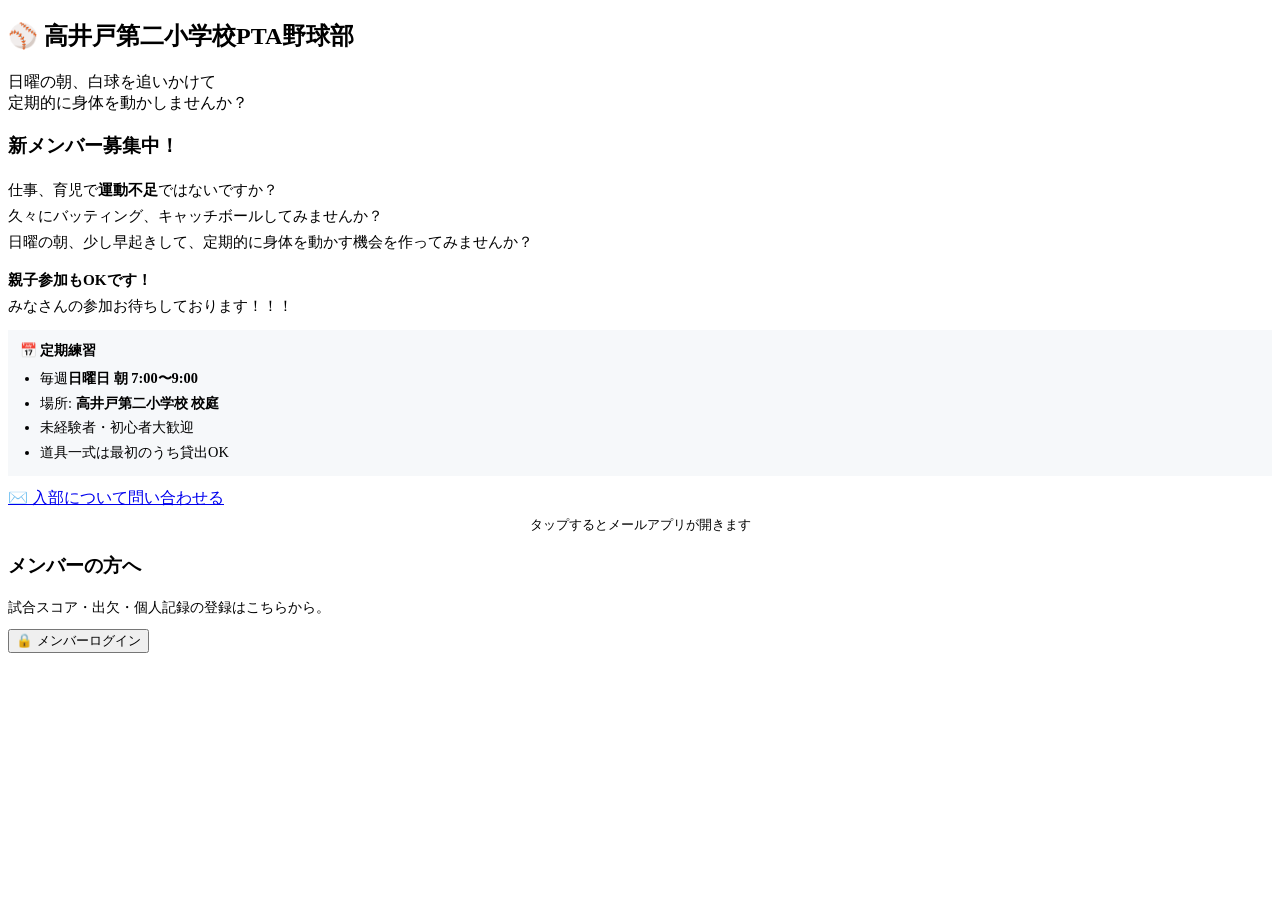
==== index.html @ 70d0bb8b "update(index): refine recruitment message and add practice schedule - ヒーローのキャッチコピーを定期練習をイメージしたものに変更 " ====
<!DOCTYPE html>
<html lang="ja">
<head>
  <meta charset="UTF-8" />
  <meta name="viewport" content="width=device-width, initial-scale=1, viewport-fit=cover" />
  <meta name="theme-color" content="#1f4e8c" />
  <title>高井戸第二小学校PTA野球部</title>
  <link rel="stylesheet" href="css/style.css" />
</head>
<body>
  <header class="app-header" id="app-header"></header>

  <main class="app-main">
    <div class="hero">
      <h2>⚾ 高井戸第二小学校PTA野球部</h2>
      <p>日曜の朝、白球を追いかけて<br>定期的に身体を動かしませんか？</p>
    </div>

    <div class="card">
      <h3 class="card-title">新メンバー募集中！</h3>
      <p style="margin:0 0 12px;font-size:.95rem;line-height:1.7">
        仕事、育児で<strong>運動不足</strong>ではないですか？<br>
        久々にバッティング、キャッチボールしてみませんか？<br>
        日曜の朝、少し早起きして、定期的に身体を動かす機会を作ってみませんか？
      </p>
      <p style="margin:0 0 12px;font-size:.95rem;line-height:1.7">
        <strong>親子参加もOKです！</strong><br>
        みなさんの参加お待ちしております！！！
      </p>

      <div style="background:#f6f8fa;border-radius:var(--radius);padding:12px;margin-bottom:12px">
        <div style="font-size:.85rem;font-weight:600;margin-bottom:6px;color:var(--color-primary)">📅 定期練習</div>
        <ul style="margin:0;padding-left:20px;font-size:.9rem;line-height:1.7">
          <li>毎週<strong>日曜日 朝 7:00〜9:00</strong></li>
          <li>場所: <strong>高井戸第二小学校 校庭</strong></li>
          <li>未経験者・初心者大歓迎</li>
          <li>道具一式は最初のうち貸出OK</li>
        </ul>
      </div>

      <a class="btn btn-primary btn-block" id="contact-btn" href="#">
        ✉️ 入部について問い合わせる
      </a>
      <p style="font-size:.8rem;color:var(--color-text-muted);margin:8px 0 0;text-align:center">
        タップするとメールアプリが開きます
      </p>
    </div>

    <div class="card">
      <h3 class="card-title">メンバーの方へ</h3>
      <p style="margin:0 0 12px;font-size:.9rem">
        試合スコア・出欠・個人記録の登録はこちらから。
      </p>
      <button class="btn btn-block" id="member-login-btn">
        🔒 メンバーログイン
      </button>
    </div>
  </main>

  <nav class="app-nav" id="app-nav"></nav>

  <script type="module">
    import { CONFIG } from './js/config.js';
    import { renderHeader, renderNav } from './js/app.js';
    import { showLoginModal } from './js/auth.js';

    renderHeader({ showLogout: false });
    renderNav('home');

    const subject = encodeURIComponent('【入部問い合わせ】高井戸第二小学校PTA野球部');
    const body = encodeURIComponent(
      'お問い合わせありがとうございます。以下にご記入ください。\n\n' +
      '・お名前: \n' +
      '・お子様の学年（在籍/卒業）: \n' +
      '・連絡可能な電話番号: \n' +
      '・野球経験: \n' +
      '・ひとこと: \n'
    );
    document.getElementById('contact-btn').href =
      `mailto:${CONFIG.CONTACT_EMAIL}?subject=${subject}&body=${body}`;

    document.getElementById('member-login-btn').addEventListener('click', () => {
      showLoginModal({
        onSuccess: () => { location.href = 'games.html'; }
      });
    });
  </script>
</body>
</html>
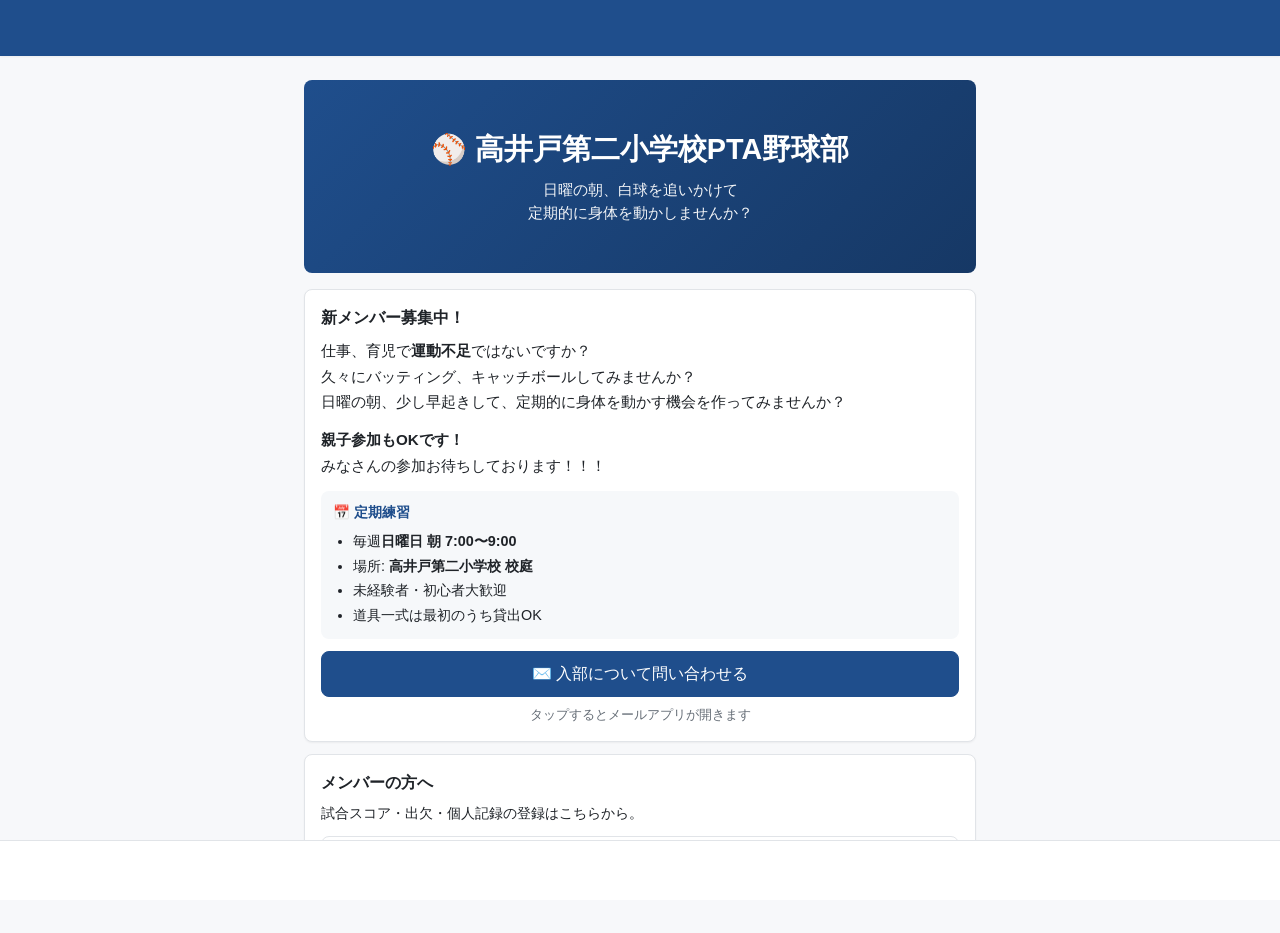
==== commit cdda3b0d: "fix(plays-modal): 履歴領域を広げる - 入力エリアを折りたたみ可能に - 攻撃/守備タブに「入力エリアを閉じて履歴を広げる」トグルボタンを追加 - 折りたたむと記録済みの打席リストが" ====
--- a/index.html
+++ b/index.html
@@ -5,7 +5,7 @@
   <meta name="viewport" content="width=device-width, initial-scale=1, viewport-fit=cover" />
   <meta name="theme-color" content="#1f4e8c" />
   <title>高井戸第二小学校PTA野球部</title>
-  <link rel="stylesheet" href="css/style.css" />
+  <link rel="stylesheet" href="css/style.css?v=5" />
 </head>
 <body>
   <header class="app-header" id="app-header"></header>
@@ -15,6 +15,8 @@
       <h2>⚾ 高井戸第二小学校PTA野球部</h2>
       <p>日曜の朝、白球を追いかけて<br>定期的に身体を動かしませんか？</p>
     </div>
+
+    <div class="slideshow" id="slideshow"></div>
 
     <div class="card">
       <h3 class="card-title">新メンバー募集中！</h3>
@@ -84,6 +86,76 @@
         onSuccess: () => { location.href = 'games.html'; }
       });
     });
+
+    // ========== Slideshow: 試合写真を自動表示 ==========
+    initSlideshow();
+
+    async function initSlideshow() {
+      const container = document.getElementById('slideshow');
+      try {
+        const res = await fetch('data/games.json', { cache: 'no-store' });
+        if (!res.ok) return;
+        const data = await res.json();
+        const games = (data && data.games) || [];
+
+        // 全試合から写真を集めて、新しい順に並べる。各試合は最大3枚まで使う
+        const items = [];
+        const sortedGames = [...games].sort((a, b) => (b.date || '').localeCompare(a.date || ''));
+        for (const g of sortedGames) {
+          const photos = (g.photos || []).slice(0, 3);
+          for (const p of photos) {
+            items.push({ src: p, caption: `${g.date || ''} vs ${g.opponent || ''}` });
+          }
+        }
+
+        if (items.length === 0) return;
+
+        // 最大8枚まで使う
+        const slides = items.slice(0, 8);
+        container.innerHTML =
+          slides.map((s, i) => `
+            <div class="slide ${i === 0 ? 'active' : ''}">
+              <img src="${escapeAttr(s.src)}" alt="" loading="${i === 0 ? 'eager' : 'lazy'}" />
+              <div class="slide-caption">${escapeText(s.caption)}</div>
+            </div>
+          `).join('') +
+          (slides.length > 1 ? `
+            <div class="slide-dots">
+              ${slides.map((_, i) => `<button class="slide-dot ${i === 0 ? 'active' : ''}" data-idx="${i}" aria-label="スライド ${i + 1}"></button>`).join('')}
+            </div>
+          ` : '');
+
+        if (slides.length <= 1) return;
+
+        const slideEls = container.querySelectorAll('.slide');
+        const dotEls = container.querySelectorAll('.slide-dot');
+        let cur = 0;
+        const show = (i) => {
+          slideEls[cur].classList.remove('active');
+          dotEls[cur]?.classList.remove('active');
+          cur = (i + slideEls.length) % slideEls.length;
+          slideEls[cur].classList.add('active');
+          dotEls[cur]?.classList.add('active');
+        };
+        let timer = setInterval(() => show(cur + 1), 4500);
+        dotEls.forEach((d) => {
+          d.addEventListener('click', () => {
+            clearInterval(timer);
+            show(Number(d.dataset.idx));
+            timer = setInterval(() => show(cur + 1), 4500);
+          });
+        });
+      } catch (e) {
+        // 写真がない・読み込み失敗時はスライドショー非表示でOK
+      }
+    }
+
+    function escapeAttr(s) {
+      return String(s ?? '').replace(/&/g, '&amp;').replace(/"/g, '&quot;').replace(/</g, '&lt;');
+    }
+    function escapeText(s) {
+      return String(s ?? '').replace(/&/g, '&amp;').replace(/</g, '&lt;').replace(/>/g, '&gt;');
+    }
   </script>
 </body>
 </html>
--- a/css/style.css
+++ b/css/style.css
@@ -0,0 +1,1224 @@
+:root {
+  --color-primary: #1f4e8c;
+  --color-primary-dark: #163865;
+  --color-accent: #d4a017;
+  --color-bg: #f7f8fa;
+  --color-surface: #ffffff;
+  --color-border: #e1e4e8;
+  --color-text: #1f2328;
+  --color-text-muted: #656d76;
+  --color-success: #2da44e;
+  --color-danger: #cf222e;
+  --color-warning: #bf8700;
+
+  --radius: 8px;
+  --shadow-sm: 0 1px 2px rgba(0, 0, 0, 0.05);
+  --shadow-md: 0 2px 8px rgba(0, 0, 0, 0.08);
+
+  --nav-height: 60px;
+  --header-height: 56px;
+  --max-width: 720px;
+}
+
+* {
+  box-sizing: border-box;
+}
+
+html, body {
+  margin: 0;
+  padding: 0;
+  font-family: -apple-system, BlinkMacSystemFont, "Hiragino Sans", "Yu Gothic UI", "Meiryo", sans-serif;
+  font-size: 16px;
+  line-height: 1.5;
+  color: var(--color-text);
+  background: var(--color-bg);
+}
+
+a {
+  color: var(--color-primary);
+  text-decoration: none;
+}
+a:hover { text-decoration: underline; }
+
+button {
+  font-family: inherit;
+  font-size: 1rem;
+  cursor: pointer;
+}
+
+input, select, textarea {
+  font-family: inherit;
+  font-size: 1rem;
+}
+
+/* ========== Header ========== */
+.app-header {
+  position: sticky;
+  top: 0;
+  height: var(--header-height);
+  background: var(--color-primary);
+  color: #fff;
+  display: flex;
+  align-items: center;
+  justify-content: space-between;
+  padding: 0 16px;
+  z-index: 50;
+  box-shadow: var(--shadow-sm);
+}
+.app-header h1 {
+  font-size: 1rem;
+  font-weight: 600;
+  margin: 0;
+  white-space: nowrap;
+  overflow: hidden;
+  text-overflow: ellipsis;
+}
+.app-header .header-status {
+  font-size: 0.8rem;
+  opacity: 0.9;
+}
+
+/* ========== Main ========== */
+.app-main {
+  max-width: var(--max-width);
+  margin: 0 auto;
+  padding: 16px;
+  padding-bottom: calc(var(--nav-height) + 24px);
+}
+
+.section-title {
+  font-size: 1.1rem;
+  font-weight: 600;
+  margin: 0 0 12px;
+  padding-bottom: 6px;
+  border-bottom: 2px solid var(--color-primary);
+}
+
+/* ========== Bottom Navigation ========== */
+.app-nav {
+  position: fixed;
+  bottom: 0;
+  left: 0;
+  right: 0;
+  height: var(--nav-height);
+  background: var(--color-surface);
+  border-top: 1px solid var(--color-border);
+  display: flex;
+  z-index: 50;
+}
+.app-nav a {
+  flex: 1;
+  display: flex;
+  flex-direction: column;
+  align-items: center;
+  justify-content: center;
+  text-decoration: none;
+  color: var(--color-text-muted);
+  font-size: 0.75rem;
+  gap: 2px;
+}
+.app-nav a.active { color: var(--color-primary); font-weight: 600; }
+.app-nav .nav-icon { font-size: 1.4rem; line-height: 1; }
+
+/* ========== Cards ========== */
+.card {
+  background: var(--color-surface);
+  border: 1px solid var(--color-border);
+  border-radius: var(--radius);
+  padding: 16px;
+  margin-bottom: 12px;
+  box-shadow: var(--shadow-sm);
+}
+.card-title {
+  font-size: 1rem;
+  font-weight: 600;
+  margin: 0 0 8px;
+}
+.card-meta {
+  font-size: 0.85rem;
+  color: var(--color-text-muted);
+  margin-bottom: 8px;
+}
+
+/* ========== Buttons ========== */
+.btn {
+  display: inline-flex;
+  align-items: center;
+  justify-content: center;
+  gap: 6px;
+  border: 1px solid var(--color-border);
+  background: var(--color-surface);
+  color: var(--color-text);
+  padding: 10px 16px;
+  border-radius: var(--radius);
+  font-weight: 500;
+  min-height: 44px;
+}
+.btn:hover { background: #f3f4f6; }
+.btn-primary {
+  background: var(--color-primary);
+  color: #fff;
+  border-color: var(--color-primary);
+}
+.btn-primary:hover { background: var(--color-primary-dark); }
+.btn-accent {
+  background: var(--color-accent);
+  color: #fff;
+  border-color: var(--color-accent);
+}
+.btn-danger {
+  background: var(--color-surface);
+  color: var(--color-danger);
+  border-color: var(--color-danger);
+}
+.btn-block { width: 100%; }
+.btn-sm { padding: 6px 10px; min-height: 32px; font-size: 0.85rem; }
+.btn:disabled { opacity: 0.5; cursor: not-allowed; }
+
+/* ========== Forms ========== */
+.field {
+  display: block;
+  margin-bottom: 12px;
+}
+.field-label {
+  display: block;
+  font-size: 0.85rem;
+  font-weight: 600;
+  margin-bottom: 4px;
+  color: var(--color-text);
+}
+.field-input,
+.field-select,
+.field-textarea {
+  width: 100%;
+  padding: 10px 12px;
+  border: 1px solid var(--color-border);
+  border-radius: var(--radius);
+  background: var(--color-surface);
+}
+.field-input:focus,
+.field-select:focus,
+.field-textarea:focus {
+  outline: 2px solid var(--color-primary);
+  outline-offset: -1px;
+}
+.field-textarea { min-height: 80px; resize: vertical; }
+.field-row {
+  display: flex;
+  gap: 8px;
+}
+.field-row .field { flex: 1; }
+
+/* ========== Hero (top page) ========== */
+.hero {
+  background: linear-gradient(135deg, var(--color-primary), var(--color-primary-dark));
+  color: #fff;
+  padding: 32px 20px;
+  border-radius: var(--radius);
+  margin-bottom: 16px;
+  text-align: center;
+}
+.hero h2 { margin: 0 0 8px; font-size: 1.4rem; }
+.hero p { margin: 0; opacity: 0.95; font-size: 0.95rem; }
+
+/* ========== Result Badge ========== */
+.badge {
+  display: inline-block;
+  padding: 2px 8px;
+  border-radius: 12px;
+  font-size: 0.75rem;
+  font-weight: 600;
+}
+.badge-win { background: #ddf4e2; color: var(--color-success); }
+.badge-lose { background: #ffebe9; color: var(--color-danger); }
+.badge-draw { background: #f0f0f0; color: var(--color-text-muted); }
+
+/* ========== Score ========== */
+.score-line {
+  display: flex;
+  align-items: center;
+  justify-content: space-between;
+  font-size: 1.1rem;
+  margin: 8px 0;
+}
+.score-line .vs { color: var(--color-text-muted); font-size: 0.85rem; }
+.score-num {
+  font-size: 1.6rem;
+  font-weight: 700;
+  font-variant-numeric: tabular-nums;
+}
+
+/* ========== Modal ========== */
+.modal-backdrop {
+  position: fixed;
+  inset: 0;
+  background: rgba(0, 0, 0, 0.5);
+  display: none;
+  align-items: center;
+  justify-content: center;
+  z-index: 100;
+  padding: 16px;
+}
+.modal-backdrop.open { display: flex; }
+.modal {
+  background: var(--color-surface);
+  border-radius: var(--radius);
+  width: 100%;
+  max-width: 420px;
+  max-height: 90vh;
+  overflow: auto;
+  padding: 20px;
+  box-shadow: var(--shadow-md);
+}
+.modal h3 {
+  margin: 0 0 12px;
+  font-size: 1.1rem;
+}
+.modal-actions {
+  display: flex;
+  gap: 8px;
+  margin-top: 16px;
+}
+.modal-actions .btn { flex: 1; }
+
+/* ========== Attendance ========== */
+.attendance-grid {
+  display: grid;
+  grid-template-columns: 1fr auto;
+  gap: 8px 12px;
+  align-items: center;
+}
+.attendance-grid .name { font-size: 0.95rem; }
+.attendance-buttons {
+  display: flex;
+  gap: 4px;
+}
+.att-btn {
+  width: 36px;
+  height: 36px;
+  border-radius: 50%;
+  border: 1px solid var(--color-border);
+  background: var(--color-surface);
+  font-size: 1rem;
+  display: inline-flex;
+  align-items: center;
+  justify-content: center;
+}
+.att-btn.active-yes { background: var(--color-success); color: #fff; border-color: var(--color-success); }
+.att-btn.active-maybe { background: var(--color-warning); color: #fff; border-color: var(--color-warning); }
+.att-btn.active-no { background: var(--color-danger); color: #fff; border-color: var(--color-danger); }
+
+/* ========== Empty ========== */
+.empty {
+  text-align: center;
+  padding: 32px 16px;
+  color: var(--color-text-muted);
+  font-size: 0.9rem;
+}
+
+/* ========== Stats Table ========== */
+.stats-table {
+  width: 100%;
+  border-collapse: collapse;
+  font-size: 0.9rem;
+}
+.stats-table th, .stats-table td {
+  padding: 6px 8px;
+  text-align: right;
+  border-bottom: 1px solid var(--color-border);
+}
+.stats-table th:first-child, .stats-table td:first-child {
+  text-align: left;
+}
+.stats-table th {
+  background: #f6f8fa;
+  font-weight: 600;
+}
+
+/* ========== Toast ========== */
+.toast {
+  position: fixed;
+  bottom: calc(var(--nav-height) + 16px);
+  left: 50%;
+  transform: translateX(-50%);
+  background: rgba(0, 0, 0, 0.85);
+  color: #fff;
+  padding: 10px 16px;
+  border-radius: var(--radius);
+  font-size: 0.9rem;
+  z-index: 200;
+  opacity: 0;
+  transition: opacity 0.2s;
+  pointer-events: none;
+  max-width: 90%;
+}
+.toast.show { opacity: 1; }
+.toast.error { background: var(--color-danger); }
+.toast.success { background: var(--color-success); }
+
+/* ========== Loading ========== */
+.loading {
+  text-align: center;
+  padding: 24px;
+  color: var(--color-text-muted);
+}
+
+/* ========== Action bar ========== */
+.action-bar {
+  display: flex;
+  justify-content: flex-end;
+  margin-bottom: 12px;
+}
+
+/* ========== Tabs ========== */
+.tabs {
+  display: flex;
+  gap: 4px;
+  margin-bottom: 12px;
+  border-bottom: 1px solid var(--color-border);
+}
+.tab {
+  padding: 8px 16px;
+  background: none;
+  border: none;
+  color: var(--color-text-muted);
+  border-bottom: 2px solid transparent;
+  font-weight: 500;
+}
+.tab.active {
+  color: var(--color-primary);
+  border-bottom-color: var(--color-primary);
+}
+
+/* ========== Photos ========== */
+.photo-grid {
+  display: grid;
+  grid-template-columns: repeat(3, 1fr);
+  gap: 4px;
+  margin-top: 12px;
+}
+.photo-thumb {
+  position: relative;
+  aspect-ratio: 1 / 1;
+  overflow: hidden;
+  border-radius: 6px;
+  background: #f0f0f0;
+  cursor: pointer;
+}
+.photo-thumb img {
+  width: 100%;
+  height: 100%;
+  object-fit: cover;
+  display: block;
+  transition: transform 0.2s;
+}
+.photo-thumb:hover img { transform: scale(1.04); }
+
+.photo-grid-edit {
+  display: grid;
+  grid-template-columns: repeat(3, 1fr);
+  gap: 6px;
+  margin-bottom: 6px;
+}
+.photo-grid-edit:empty { display: none; }
+.photo-edit-thumb {
+  position: relative;
+  aspect-ratio: 1 / 1;
+  overflow: hidden;
+  border-radius: 6px;
+  background: #f0f0f0;
+}
+.photo-edit-thumb img {
+  width: 100%;
+  height: 100%;
+  object-fit: cover;
+  display: block;
+}
+.photo-remove-btn {
+  position: absolute;
+  top: 4px;
+  right: 4px;
+  width: 24px;
+  height: 24px;
+  border-radius: 50%;
+  background: rgba(0, 0, 0, 0.7);
+  color: #fff;
+  border: none;
+  font-size: 16px;
+  line-height: 1;
+  cursor: pointer;
+  display: flex;
+  align-items: center;
+  justify-content: center;
+  padding: 0;
+}
+.photo-remove-btn:hover { background: var(--color-danger); }
+
+/* ========== Lightbox ========== */
+.lightbox {
+  position: fixed;
+  inset: 0;
+  background: rgba(0, 0, 0, 0.92);
+  display: none;
+  align-items: center;
+  justify-content: center;
+  z-index: 200;
+  padding: 16px;
+}
+.lightbox.open { display: flex; }
+.lightbox-img {
+  max-width: 100%;
+  max-height: 85vh;
+  object-fit: contain;
+}
+.lightbox-close,
+.lightbox-prev,
+.lightbox-next {
+  position: absolute;
+  background: rgba(255, 255, 255, 0.15);
+  color: #fff;
+  border: none;
+  border-radius: 50%;
+  width: 44px;
+  height: 44px;
+  font-size: 24px;
+  line-height: 1;
+  cursor: pointer;
+  display: flex;
+  align-items: center;
+  justify-content: center;
+  padding: 0;
+}
+.lightbox-close { top: 16px; right: 16px; font-size: 28px; }
+.lightbox-prev { left: 16px; top: 50%; transform: translateY(-50%); }
+.lightbox-next { right: 16px; top: 50%; transform: translateY(-50%); }
+.lightbox-close:hover,
+.lightbox-prev:hover,
+.lightbox-next:hover { background: rgba(255, 255, 255, 0.3); }
+.lightbox-caption {
+  position: absolute;
+  bottom: 16px;
+  left: 50%;
+  transform: translateX(-50%);
+  color: #fff;
+  background: rgba(0, 0, 0, 0.5);
+  padding: 6px 16px;
+  border-radius: 16px;
+  font-size: 0.85rem;
+  white-space: nowrap;
+}
+
+/* ========== Scoreboard (input) ========== */
+.home-toggle {
+  display: flex;
+  align-items: center;
+  margin-bottom: 8px;
+  gap: 6px;
+  flex-wrap: wrap;
+}
+.ht-btn {
+  padding: 6px 12px;
+  border: 1px solid var(--color-border);
+  background: var(--color-surface);
+  border-radius: 6px;
+  font-size: 0.85rem;
+  cursor: pointer;
+  font-weight: 500;
+}
+.ht-btn.active {
+  background: var(--color-primary);
+  color: #fff;
+  border-color: var(--color-primary);
+}
+.scoreboard-wrapper {
+  overflow-x: auto;
+  -webkit-overflow-scrolling: touch;
+  border: 1px solid var(--color-border);
+  border-radius: 6px;
+  background: var(--color-surface);
+}
+table.scoreboard {
+  border-collapse: collapse;
+  font-size: 0.9rem;
+  font-variant-numeric: tabular-nums;
+  width: max-content;
+  min-width: 100%;
+}
+table.scoreboard th, table.scoreboard td {
+  border: 1px solid var(--color-border);
+  text-align: center;
+  padding: 0;
+  min-width: 36px;
+  height: 36px;
+}
+table.scoreboard th {
+  background: #f6f8fa;
+  font-weight: 600;
+  font-size: 0.8rem;
+  color: var(--color-text-muted);
+}
+table.scoreboard th:first-child, table.scoreboard td:first-child {
+  text-align: center;
+  background: #f6f8fa;
+  font-weight: 700;
+  font-size: 0.85rem;
+  position: sticky;
+  left: 0;
+  z-index: 1;
+  min-width: 56px;
+}
+table.scoreboard input.inning-cell {
+  width: 100%;
+  height: 100%;
+  text-align: center;
+  border: none;
+  background: transparent;
+  padding: 0;
+  font-size: 0.95rem;
+  font-variant-numeric: tabular-nums;
+  font-weight: 500;
+  -moz-appearance: textfield;
+}
+table.scoreboard input.inning-cell::-webkit-outer-spin-button,
+table.scoreboard input.inning-cell::-webkit-inner-spin-button {
+  -webkit-appearance: none;
+  margin: 0;
+}
+table.scoreboard input.inning-cell:focus {
+  outline: 2px solid var(--color-primary);
+  outline-offset: -2px;
+}
+table.scoreboard .total {
+  background: var(--color-primary);
+  color: #fff;
+  font-weight: 700;
+  font-size: 1rem;
+  min-width: 44px;
+}
+table.scoreboard tr.us-row td:first-child {
+  background: #dde9f6;
+  color: var(--color-primary);
+}
+
+/* ========== Scoreboard (card display) ========== */
+.scoreboard-display {
+  margin: 10px -4px 6px;
+  overflow-x: auto;
+  -webkit-overflow-scrolling: touch;
+}
+.scoreboard-display table {
+  border-collapse: collapse;
+  width: max-content;
+  min-width: 100%;
+  font-size: 0.85rem;
+  font-variant-numeric: tabular-nums;
+}
+.scoreboard-display th,
+.scoreboard-display td {
+  border: 1px solid var(--color-border);
+  text-align: center;
+  padding: 4px 6px;
+  min-width: 26px;
+}
+.scoreboard-display th {
+  background: #f6f8fa;
+  font-weight: 600;
+  font-size: 0.75rem;
+  color: var(--color-text-muted);
+}
+.scoreboard-display .team-name {
+  text-align: left;
+  font-weight: 600;
+  background: #f6f8fa;
+  white-space: nowrap;
+  min-width: 56px;
+  font-size: 0.8rem;
+}
+.scoreboard-display .total {
+  background: var(--color-primary);
+  color: #fff;
+  font-weight: 700;
+  min-width: 36px;
+}
+.scoreboard-display tr.us-row .team-name {
+  background: #dde9f6;
+  color: var(--color-primary);
+}
+
+/* ========== Stats Entry Modal ========== */
+.stats-modal {
+  max-width: 540px;
+  width: 100%;
+  display: flex;
+  flex-direction: column;
+}
+.stats-list {
+  flex: 1;
+  overflow: auto;
+  margin: 0 -4px;
+  padding: 0 4px;
+}
+.stats-member-card {
+  border: 1px solid var(--color-border);
+  border-radius: 8px;
+  margin-bottom: 8px;
+  overflow: hidden;
+}
+.stats-member-header {
+  width: 100%;
+  background: var(--color-surface);
+  border: none;
+  padding: 14px 12px;
+  display: grid;
+  grid-template-columns: minmax(0, 1fr) auto;
+  grid-template-rows: auto auto;
+  gap: 4px 8px;
+  align-items: center;
+  font-size: 0.95rem;
+  cursor: pointer;
+  text-align: left;
+}
+.stats-member-header:hover { background: #f6f8fa; }
+.stats-member-name {
+  font-weight: 600;
+  display: flex;
+  align-items: center;
+  gap: 6px;
+}
+.stats-member-name .num-badge {
+  background: var(--color-primary);
+  color: #fff;
+  padding: 2px 7px;
+  border-radius: 10px;
+  font-size: 0.75rem;
+  font-weight: 600;
+}
+.stats-member-summary {
+  grid-column: 1 / 2;
+  font-size: 0.8rem;
+  color: var(--color-text-muted);
+}
+.stats-member-toggle {
+  grid-row: 1 / 3;
+  grid-column: 2 / 3;
+  font-size: 0.85rem;
+  color: var(--color-text-muted);
+  transition: transform 0.2s;
+}
+.stats-member-card.expanded .stats-member-toggle { transform: rotate(180deg); }
+.stats-member-body {
+  display: none;
+  padding: 4px 12px 12px;
+  background: #fafbfc;
+  border-top: 1px solid var(--color-border);
+}
+.stats-member-card.expanded .stats-member-body { display: block; }
+.stats-section h5 {
+  margin: 12px 0 4px;
+  font-size: 0.85rem;
+  color: var(--color-primary);
+  font-weight: 600;
+}
+.stat-row {
+  display: grid;
+  grid-template-columns: 1fr auto;
+  align-items: center;
+  padding: 6px 0;
+  gap: 8px;
+}
+.stat-label {
+  font-size: 0.95rem;
+}
+.stat-controls {
+  display: flex;
+  align-items: center;
+  gap: 10px;
+}
+.stat-btn {
+  width: 40px;
+  height: 40px;
+  border-radius: 50%;
+  border: 1px solid var(--color-border);
+  background: var(--color-surface);
+  font-size: 1.4rem;
+  font-weight: bold;
+  cursor: pointer;
+  padding: 0;
+  display: flex;
+  align-items: center;
+  justify-content: center;
+  user-select: none;
+  -webkit-tap-highlight-color: transparent;
+}
+.stat-btn:active {
+  background: var(--color-primary);
+  color: #fff;
+  border-color: var(--color-primary);
+  transform: scale(0.95);
+}
+.stat-btn-plus:active {
+  background: var(--color-success);
+  border-color: var(--color-success);
+}
+.stat-value {
+  min-width: 32px;
+  text-align: center;
+  font-variant-numeric: tabular-nums;
+  font-weight: 600;
+  font-size: 1.05rem;
+}
+.decision-buttons {
+  display: flex;
+  gap: 6px;
+}
+.dec-btn {
+  min-width: 44px;
+  height: 36px;
+  border-radius: 6px;
+  border: 1px solid var(--color-border);
+  background: var(--color-surface);
+  font-size: 0.9rem;
+  font-weight: 600;
+  cursor: pointer;
+  padding: 0 10px;
+}
+.dec-btn:active { transform: scale(0.95); }
+.dec-btn.active-win { background: var(--color-success); color: #fff; border-color: var(--color-success); }
+.dec-btn.active-loss { background: var(--color-danger); color: #fff; border-color: var(--color-danger); }
+.dec-btn.active-none { background: var(--color-text-muted); color: #fff; border-color: var(--color-text-muted); }
+
+/* ========== Plays Modal (打席記録) ========== */
+.plays-modal {
+  max-width: 560px;
+  width: 100%;
+  max-height: 96vh;
+  height: 96vh;
+  display: flex;
+  flex-direction: column;
+  overflow: hidden; /* override .modal の overflow:auto。中身でスクロール */
+  padding: 14px;
+}
+.plays-modal > h3,
+.plays-modal > .card-meta,
+.plays-modal > .play-tabs,
+.plays-modal > .modal-actions {
+  flex-shrink: 0;
+}
+.play-tabs {
+  display: flex;
+  gap: 4px;
+  margin-bottom: 12px;
+  border-bottom: 1px solid var(--color-border);
+}
+.play-tab {
+  padding: 10px 16px;
+  background: none;
+  border: none;
+  color: var(--color-text-muted);
+  border-bottom: 2px solid transparent;
+  font-weight: 500;
+  font-size: 0.95rem;
+  cursor: pointer;
+}
+.play-tab.active {
+  color: var(--color-primary);
+  border-bottom-color: var(--color-primary);
+  font-weight: 600;
+}
+.play-tab-content {
+  flex: 1;
+  min-height: 0;
+}
+#tab-lineup {
+  overflow-y: auto;
+}
+#tab-offense,
+#tab-defense {
+  flex-direction: column; /* 表示時に display:flex のとき効く */
+  overflow: hidden;
+}
+.play-entry {
+  flex-shrink: 0;
+}
+.play-entry.collapsed {
+  display: none;
+}
+.entry-toggle {
+  width: 100%;
+  background: #f6f8fa;
+  border: 1px solid var(--color-border);
+  border-radius: 6px;
+  padding: 8px 12px;
+  font-size: 0.8rem;
+  color: var(--color-text-muted);
+  cursor: pointer;
+  margin-bottom: 8px;
+  text-align: left;
+  font-weight: 500;
+  flex-shrink: 0;
+}
+.entry-toggle:hover {
+  background: #eef4fb;
+  color: var(--color-primary);
+  border-color: var(--color-primary);
+}
+.entry-bottom-bar {
+  display: flex;
+  gap: 8px;
+  align-items: center;
+  margin-top: 6px;
+}
+.entry-bottom-bar .btn-primary {
+  min-height: 48px;
+  font-weight: 700;
+  font-size: 1rem;
+}
+.entry-bottom-bar .btn-primary:disabled {
+  opacity: 0.4;
+}
+.plays-list-title {
+  flex-shrink: 0;
+  margin: 10px 0 6px;
+  font-size: 0.85rem;
+  color: var(--color-text-muted);
+}
+.plays-list-scroll {
+  flex: 1;
+  min-height: 0;
+  overflow-y: auto;
+  margin: 0 -4px;
+  padding: 0 4px;
+}
+
+/* 打順リスト */
+.lineup-list {
+  display: flex;
+  flex-direction: column;
+  gap: 6px;
+}
+.lineup-row {
+  background: var(--color-surface);
+  border: 1px solid var(--color-border);
+  border-radius: 6px;
+  padding: 8px;
+}
+.lineup-row-main {
+  display: grid;
+  grid-template-columns: 32px 1fr auto;
+  align-items: center;
+  gap: 8px;
+}
+.lineup-row-position {
+  display: flex;
+  align-items: center;
+  gap: 8px;
+  margin-top: 6px;
+  padding-left: 40px;
+}
+.lineup-pos-label {
+  font-size: 0.75rem;
+  color: var(--color-text-muted);
+}
+.lineup-pos-select {
+  flex: 1;
+  padding: 4px 8px;
+  border: 1px solid var(--color-border);
+  border-radius: 4px;
+  background: var(--color-surface);
+  font-size: 0.85rem;
+}
+.lineup-pos {
+  font-weight: 700;
+  color: var(--color-primary);
+  font-size: 1rem;
+  text-align: center;
+  background: #eef4fb;
+  border-radius: 50%;
+  width: 28px;
+  height: 28px;
+  display: flex;
+  align-items: center;
+  justify-content: center;
+}
+.lineup-name {
+  font-size: 0.95rem;
+  display: flex;
+  align-items: center;
+  gap: 6px;
+}
+.num-badge {
+  background: var(--color-primary);
+  color: #fff;
+  padding: 2px 7px;
+  border-radius: 10px;
+  font-size: 0.75rem;
+  font-weight: 600;
+}
+.lineup-actions {
+  display: flex;
+  gap: 4px;
+}
+.lineup-icon-btn {
+  width: 32px;
+  height: 32px;
+  border-radius: 6px;
+  border: 1px solid var(--color-border);
+  background: var(--color-surface);
+  font-size: 0.95rem;
+  cursor: pointer;
+  padding: 0;
+  display: flex;
+  align-items: center;
+  justify-content: center;
+}
+.lineup-icon-btn:disabled {
+  opacity: 0.3;
+  cursor: not-allowed;
+}
+.member-pool {
+  display: flex;
+  flex-wrap: wrap;
+  gap: 6px;
+}
+.member-pool-btn {
+  padding: 6px 10px;
+  border-radius: 16px;
+  border: 1px dashed var(--color-border);
+  background: var(--color-surface);
+  font-size: 0.85rem;
+  cursor: pointer;
+  display: inline-flex;
+  align-items: center;
+  gap: 6px;
+}
+.member-pool-btn:hover {
+  background: #eef4fb;
+  border-color: var(--color-primary);
+}
+
+/* 攻撃タブ */
+.play-state {
+  background: #eef4fb;
+  border-radius: 8px;
+  padding: 8px 10px;
+  margin-bottom: 8px;
+}
+.play-state-row {
+  display: flex;
+  gap: 12px;
+  align-items: center;
+  flex-wrap: wrap;
+}
+.play-state-label {
+  font-size: 1.1rem;
+  font-weight: 700;
+  color: var(--color-primary);
+}
+.play-state-out {
+  font-size: 0.9rem;
+  color: var(--color-warning);
+  font-weight: 600;
+}
+.play-state-runs {
+  font-size: 0.9rem;
+  color: var(--color-success);
+  font-weight: 600;
+}
+.batter-info {
+  background: var(--color-surface);
+  border: 1px solid var(--color-border);
+  border-radius: 6px;
+  padding: 8px 10px;
+  margin-bottom: 8px;
+  display: flex;
+  align-items: center;
+  gap: 8px;
+}
+.batter-info strong {
+  font-size: 1rem;
+  display: flex;
+  align-items: center;
+  gap: 6px;
+}
+.result-grid {
+  display: grid;
+  grid-template-columns: repeat(4, 1fr);
+  gap: 4px;
+  margin-bottom: 8px;
+}
+.result-btn {
+  padding: 10px 2px;
+  border-radius: 6px;
+  border: 1.5px solid var(--color-border);
+  background: var(--color-surface);
+  font-size: 0.85rem;
+  font-weight: 600;
+  cursor: pointer;
+  -webkit-tap-highlight-color: transparent;
+  min-height: 42px;
+}
+.result-btn:active { transform: scale(0.96); }
+.result-btn.is-out {
+  color: var(--color-text-muted);
+}
+.result-btn.is-onbase {
+  color: var(--color-primary);
+}
+.result-btn.active {
+  background: var(--color-primary);
+  color: #fff;
+  border-color: var(--color-primary);
+}
+.result-btn.active.is-out {
+  background: var(--color-text-muted);
+  border-color: var(--color-text-muted);
+}
+.rbi-controls {
+  display: flex;
+  align-items: center;
+  justify-content: space-between;
+  background: #fafbfc;
+  padding: 6px 10px;
+  border-radius: 8px;
+  margin-bottom: 0;
+  gap: 8px;
+}
+.plays-list {
+  display: flex;
+  flex-direction: column;
+  gap: 4px;
+}
+.play-row {
+  display: grid;
+  grid-template-columns: 36px 1fr auto auto;
+  align-items: center;
+  gap: 8px;
+  padding: 6px 8px;
+  background: #fafbfc;
+  border: 1px solid var(--color-border);
+  border-radius: 6px;
+  font-size: 0.85rem;
+}
+.play-inning {
+  font-weight: 600;
+  color: var(--color-primary);
+}
+.play-result {
+  color: var(--color-text);
+  font-size: 0.85rem;
+}
+.play-edit-btn,
+.play-del-btn {
+  width: 26px;
+  height: 26px;
+  border-radius: 50%;
+  border: 1px solid var(--color-border);
+  background: var(--color-surface);
+  font-size: 0.75rem;
+  cursor: pointer;
+  padding: 0;
+  display: inline-flex;
+  align-items: center;
+  justify-content: center;
+}
+.play-edit-btn:hover { background: var(--color-primary); color: #fff; border-color: var(--color-primary); }
+.play-del-btn:hover { background: var(--color-danger); color: #fff; border-color: var(--color-danger); }
+
+.play-row {
+  grid-template-columns: 36px 1fr auto auto auto !important;
+}
+
+/* 打席編集 / 投手選択ポップアップ */
+.play-edit-popup-backdrop {
+  position: fixed;
+  inset: 0;
+  background: rgba(0, 0, 0, 0.6);
+  display: flex;
+  align-items: center;
+  justify-content: center;
+  z-index: 150;
+  padding: 16px;
+}
+.play-edit-popup {
+  background: var(--color-surface);
+  border-radius: var(--radius);
+  padding: 16px;
+  max-width: 420px;
+  width: 100%;
+  max-height: 90vh;
+  overflow: auto;
+  box-shadow: var(--shadow-md);
+}
+.play-edit-popup h4 {
+  margin: 0 0 12px;
+  font-size: 1rem;
+  color: var(--color-primary);
+}
+.member-pool-btn.active {
+  background: var(--color-primary);
+  color: #fff;
+  border-color: var(--color-primary);
+  border-style: solid;
+}
+
+/* ========== Top-page Slideshow ========== */
+.slideshow {
+  position: relative;
+  width: 100%;
+  aspect-ratio: 16 / 10;
+  overflow: hidden;
+  border-radius: var(--radius);
+  margin-bottom: 16px;
+  background: #1a1a1a;
+}
+.slideshow:empty { display: none; }
+.slide {
+  position: absolute;
+  inset: 0;
+  opacity: 0;
+  transition: opacity 0.8s ease;
+}
+.slide.active { opacity: 1; }
+.slide img {
+  width: 100%;
+  height: 100%;
+  object-fit: cover;
+  display: block;
+}
+.slide-caption {
+  position: absolute;
+  bottom: 0;
+  left: 0;
+  right: 0;
+  background: linear-gradient(transparent, rgba(0, 0, 0, 0.7));
+  color: #fff;
+  padding: 24px 16px 14px;
+  font-size: 0.85rem;
+  font-weight: 500;
+}
+.slide-dots {
+  position: absolute;
+  bottom: 8px;
+  left: 50%;
+  transform: translateX(-50%);
+  display: flex;
+  gap: 6px;
+  z-index: 2;
+}
+.slide-dot {
+  width: 7px;
+  height: 7px;
+  border-radius: 50%;
+  background: rgba(255, 255, 255, 0.4);
+  border: none;
+  padding: 0;
+  cursor: pointer;
+}
+.slide-dot.active { background: rgba(255, 255, 255, 0.9); }
+
+/* ========== Desktop tweaks ========== */
+@media (min-width: 720px) {
+  .app-main { padding: 24px; }
+  .hero { padding: 48px 32px; }
+  .hero h2 { font-size: 1.8rem; }
+}
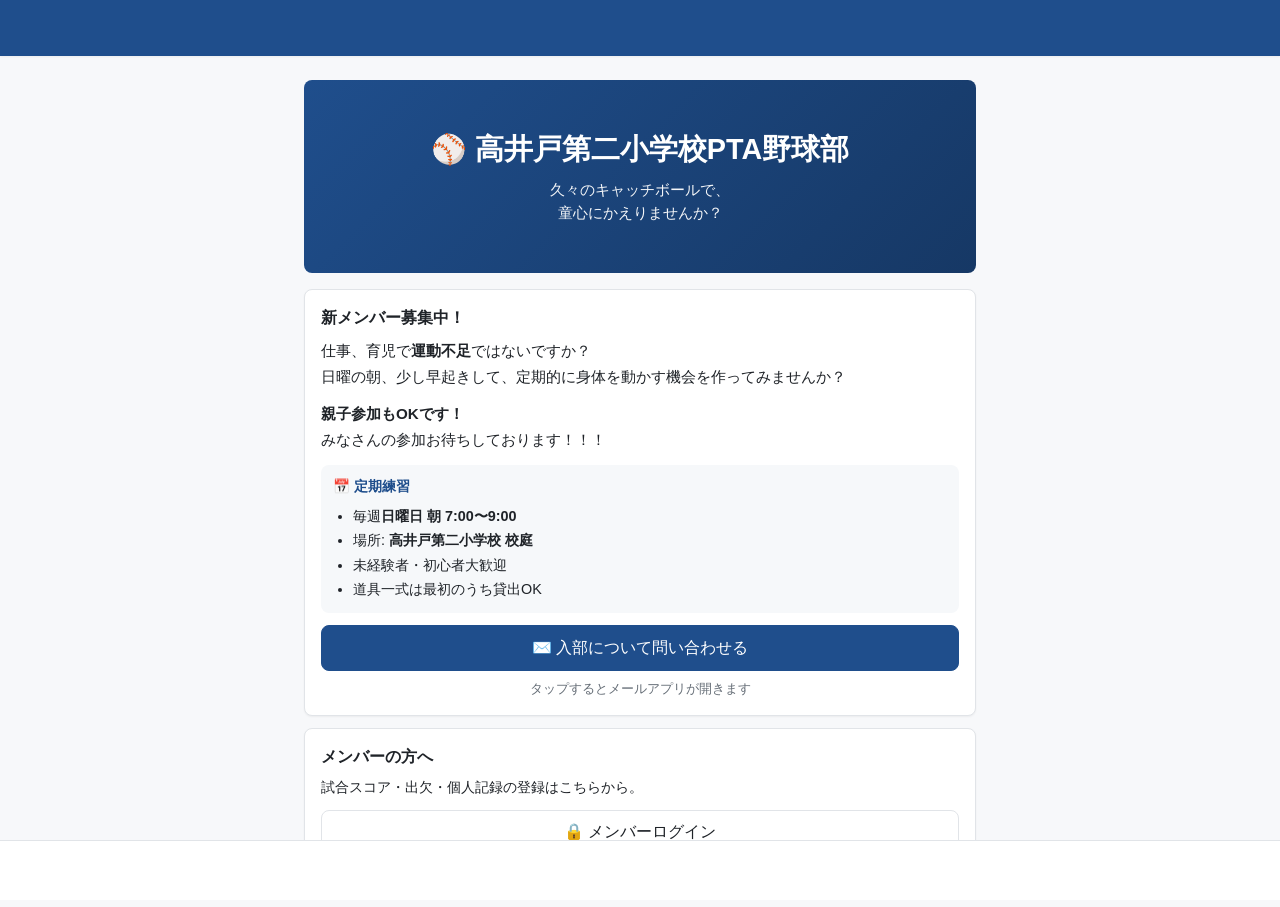
==== commit 2946d75d: "update(index): キャッチコピーを30代パパママに刺さるワードに変更 ヒーロー: 「日曜の朝、白球を追いかけて〜」        → 「久々のキャッチボールで、童心にかえりませんか？」  " ====
--- a/index.html
+++ b/index.html
@@ -5,7 +5,7 @@
   <meta name="viewport" content="width=device-width, initial-scale=1, viewport-fit=cover" />
   <meta name="theme-color" content="#1f4e8c" />
   <title>高井戸第二小学校PTA野球部</title>
-  <link rel="stylesheet" href="css/style.css?v=5" />
+  <link rel="stylesheet" href="css/style.css?v=6" />
 </head>
 <body>
   <header class="app-header" id="app-header"></header>
@@ -13,7 +13,7 @@
   <main class="app-main">
     <div class="hero">
       <h2>⚾ 高井戸第二小学校PTA野球部</h2>
-      <p>日曜の朝、白球を追いかけて<br>定期的に身体を動かしませんか？</p>
+      <p>久々のキャッチボールで、<br>童心にかえりませんか？</p>
     </div>
 
     <div class="slideshow" id="slideshow"></div>
@@ -22,7 +22,6 @@
       <h3 class="card-title">新メンバー募集中！</h3>
       <p style="margin:0 0 12px;font-size:.95rem;line-height:1.7">
         仕事、育児で<strong>運動不足</strong>ではないですか？<br>
-        久々にバッティング、キャッチボールしてみませんか？<br>
         日曜の朝、少し早起きして、定期的に身体を動かす機会を作ってみませんか？
       </p>
       <p style="margin:0 0 12px;font-size:.95rem;line-height:1.7">
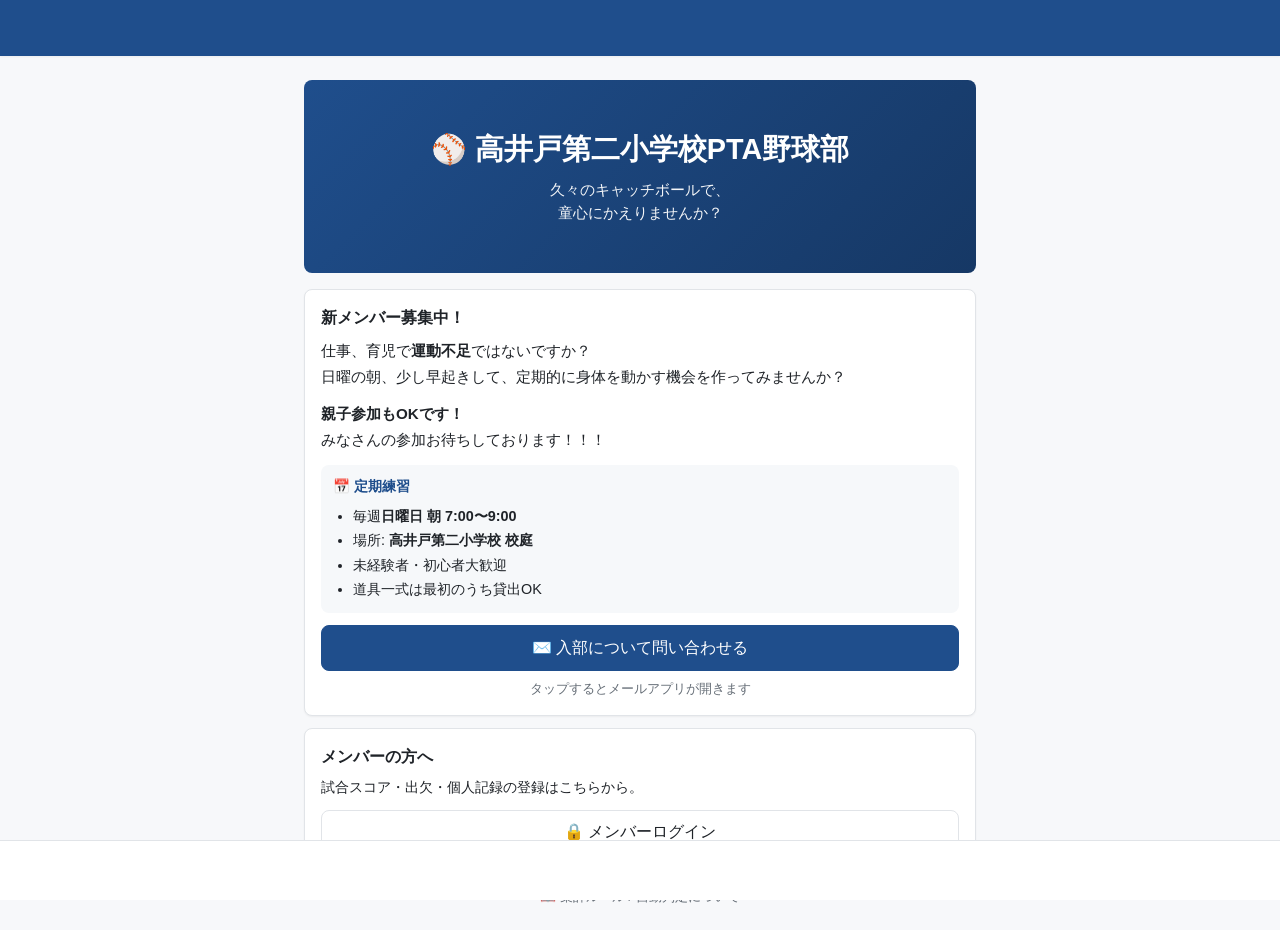
==== commit 1149d769: "feat(plays): 投手交代を打順タブと連動 - 自動でポジション「投手」の選手を守備投手として表示 変更内容: - 「投手」ポジションの選手 = 守備投手（自動連動） - 守備タブの「変更」ボ" ====
--- a/index.html
+++ b/index.html
@@ -5,7 +5,7 @@
   <meta name="viewport" content="width=device-width, initial-scale=1, viewport-fit=cover" />
   <meta name="theme-color" content="#1f4e8c" />
   <title>高井戸第二小学校PTA野球部</title>
-  <link rel="stylesheet" href="css/style.css?v=6" />
+  <link rel="stylesheet" href="css/style.css?v=8" />
 </head>
 <body>
   <header class="app-header" id="app-header"></header>
@@ -56,6 +56,10 @@
         🔒 メンバーログイン
       </button>
     </div>
+
+    <p style="text-align:center;margin:16px 0 0;font-size:.8rem">
+      <a href="rules.html" style="color:var(--color-text-muted)">📖 集計ルール / 自動判定について</a>
+    </p>
   </main>
 
   <nav class="app-nav" id="app-nav"></nav>
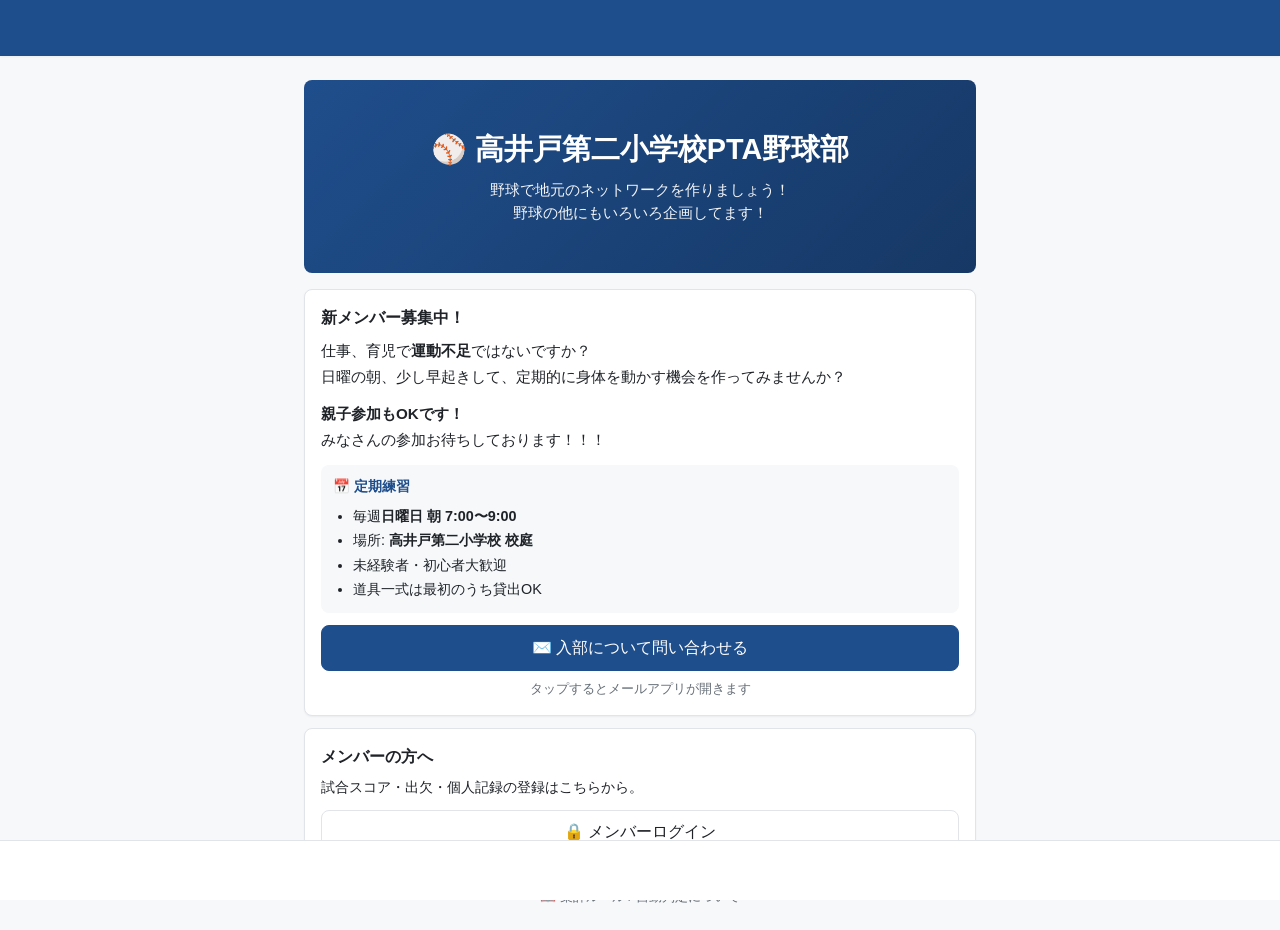
==== commit 673feb31: "update(index): ヒーローキャッチコピーをコミュニティ志向に変更 「久々のキャッチボールで、童心にかえりませんか？」 →「野球で地元のネットワークを作りましょう！    野球の他にもいろい" ====
--- a/index.html
+++ b/index.html
@@ -5,7 +5,7 @@
   <meta name="viewport" content="width=device-width, initial-scale=1, viewport-fit=cover" />
   <meta name="theme-color" content="#1f4e8c" />
   <title>高井戸第二小学校PTA野球部</title>
-  <link rel="stylesheet" href="css/style.css?v=8" />
+  <link rel="stylesheet" href="css/style.css?v=9" />
 </head>
 <body>
   <header class="app-header" id="app-header"></header>
@@ -13,10 +13,15 @@
   <main class="app-main">
     <div class="hero">
       <h2>⚾ 高井戸第二小学校PTA野球部</h2>
-      <p>久々のキャッチボールで、<br>童心にかえりませんか？</p>
+      <p>野球で地元のネットワークを作りましょう！<br>野球の他にもいろいろ企画してます！</p>
     </div>
 
     <div class="slideshow" id="slideshow"></div>
+
+    <div class="card" id="upcoming-events-card" style="display:none">
+      <h3 class="card-title">📅 これからの予定</h3>
+      <ul id="upcoming-events-list" style="list-style:none;padding:0;margin:0"></ul>
+    </div>
 
     <div class="card">
       <h3 class="card-title">新メンバー募集中！</h3>
@@ -89,6 +94,56 @@
         onSuccess: () => { location.href = 'games.html'; }
       });
     });
+
+    // ========== これからの予定: 公開（ログイン不要） ==========
+    initUpcomingEvents();
+
+    async function initUpcomingEvents() {
+      const card = document.getElementById('upcoming-events-card');
+      const list = document.getElementById('upcoming-events-list');
+      try {
+        const res = await fetch('data/events.json', { cache: 'no-store' });
+        if (!res.ok) return;
+        const data = await res.json();
+        const events = (data && data.events) || [];
+        const today = new Date();
+        const todayStr = `${today.getFullYear()}-${String(today.getMonth() + 1).padStart(2, '0')}-${String(today.getDate()).padStart(2, '0')}`;
+        const upcoming = events
+          .filter((e) => (e.date || '') >= todayStr)
+          .sort((a, b) => (a.date || '').localeCompare(b.date || ''))
+          .slice(0, 6);
+        if (upcoming.length === 0) return;
+        list.innerHTML = upcoming.map((e) => `
+          <li style="padding:10px 0;border-bottom:1px solid var(--color-border)">
+            <div style="font-weight:600;font-size:.95rem">
+              ${formatDate(e.date)}${e.startTime ? ` ${escapeText(e.startTime)}` : ''}${e.endTime ? `〜${escapeText(e.endTime)}` : ''}
+            </div>
+            <div style="font-size:.85rem;color:var(--color-text-muted);margin-top:2px">
+              <span style="display:inline-block;background:#eef4fb;color:var(--color-primary);padding:1px 8px;border-radius:10px;font-weight:600;font-size:.75rem;margin-right:6px">${escapeText(e.type || '予定')}</span>
+              📍 ${escapeText(e.location || '')}
+            </div>
+            ${e.description ? `<div style="font-size:.8rem;color:var(--color-text-muted);margin-top:4px;white-space:pre-wrap">${escapeText(e.description)}</div>` : ''}
+          </li>
+        `).join('');
+        // 最後の li の border を消す
+        const items = list.querySelectorAll('li');
+        if (items.length > 0) items[items.length - 1].style.borderBottom = 'none';
+        card.style.display = 'block';
+      } catch (e) {
+        // 取得失敗時はカード非表示のまま
+      }
+    }
+
+    function formatDate(iso) {
+      if (!iso) return '';
+      const d = new Date(iso);
+      if (isNaN(d.getTime())) return iso;
+      const yyyy = d.getFullYear();
+      const mm = String(d.getMonth() + 1).padStart(2, '0');
+      const dd = String(d.getDate()).padStart(2, '0');
+      const wd = ['日', '月', '火', '水', '木', '金', '土'][d.getDay()];
+      return `${yyyy}/${mm}/${dd}(${wd})`;
+    }
 
     // ========== Slideshow: 試合写真を自動表示 ==========
     initSlideshow();
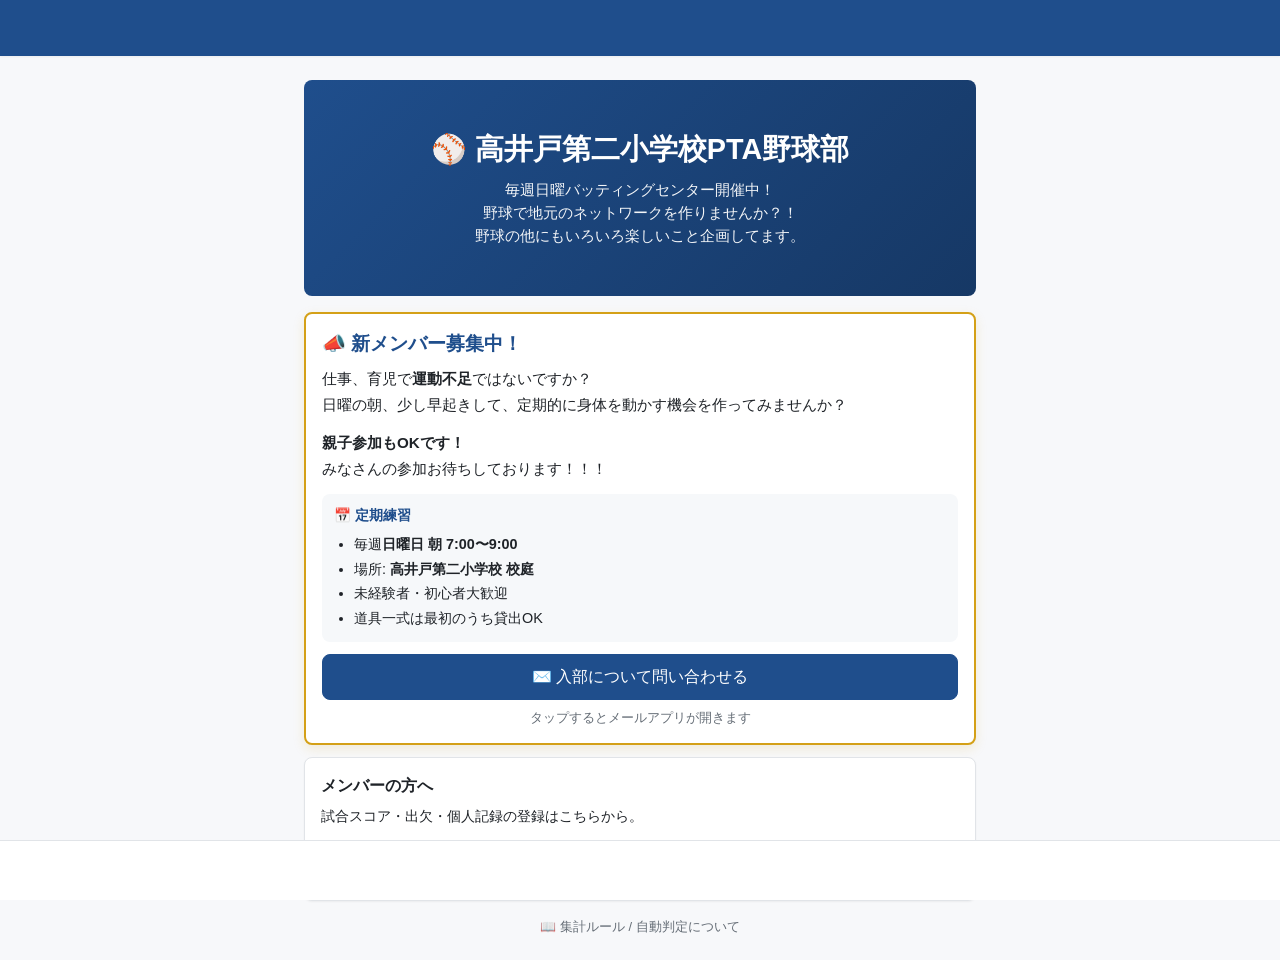
==== commit ffbd0f36: "update(index): ヒーローキャッチコピーを3行に拡充 「野球で地元のネットワークを作りましょう！  野球の他にもいろいろ企画してます！」 ↓ 「毎週日曜バッティングセンター開催中！  野球" ====
--- a/index.html
+++ b/index.html
@@ -5,7 +5,7 @@
   <meta name="viewport" content="width=device-width, initial-scale=1, viewport-fit=cover" />
   <meta name="theme-color" content="#1f4e8c" />
   <title>高井戸第二小学校PTA野球部</title>
-  <link rel="stylesheet" href="css/style.css?v=9" />
+  <link rel="stylesheet" href="css/style.css?v=10" />
 </head>
 <body>
   <header class="app-header" id="app-header"></header>
@@ -13,18 +13,11 @@
   <main class="app-main">
     <div class="hero">
       <h2>⚾ 高井戸第二小学校PTA野球部</h2>
-      <p>野球で地元のネットワークを作りましょう！<br>野球の他にもいろいろ企画してます！</p>
-    </div>
-
-    <div class="slideshow" id="slideshow"></div>
-
-    <div class="card" id="upcoming-events-card" style="display:none">
-      <h3 class="card-title">📅 これからの予定</h3>
-      <ul id="upcoming-events-list" style="list-style:none;padding:0;margin:0"></ul>
-    </div>
-
-    <div class="card">
-      <h3 class="card-title">新メンバー募集中！</h3>
+      <p>毎週日曜バッティングセンター開催中！<br>野球で地元のネットワークを作りませんか？！<br>野球の他にもいろいろ楽しいこと企画してます。</p>
+    </div>
+
+    <div class="card" style="border:2px solid var(--color-accent);box-shadow:0 4px 12px rgba(212,160,23,0.15)">
+      <h3 class="card-title" style="font-size:1.2rem;color:var(--color-primary)">📣 新メンバー募集中！</h3>
       <p style="margin:0 0 12px;font-size:.95rem;line-height:1.7">
         仕事、育児で<strong>運動不足</strong>ではないですか？<br>
         日曜の朝、少し早起きして、定期的に身体を動かす機会を作ってみませんか？
@@ -50,6 +43,13 @@
       <p style="font-size:.8rem;color:var(--color-text-muted);margin:8px 0 0;text-align:center">
         タップするとメールアプリが開きます
       </p>
+    </div>
+
+    <div class="slideshow" id="slideshow"></div>
+
+    <div class="card" id="upcoming-events-card" style="display:none">
+      <h3 class="card-title">📅 これからの予定</h3>
+      <ul id="upcoming-events-list" style="list-style:none;padding:0;margin:0"></ul>
     </div>
 
     <div class="card">
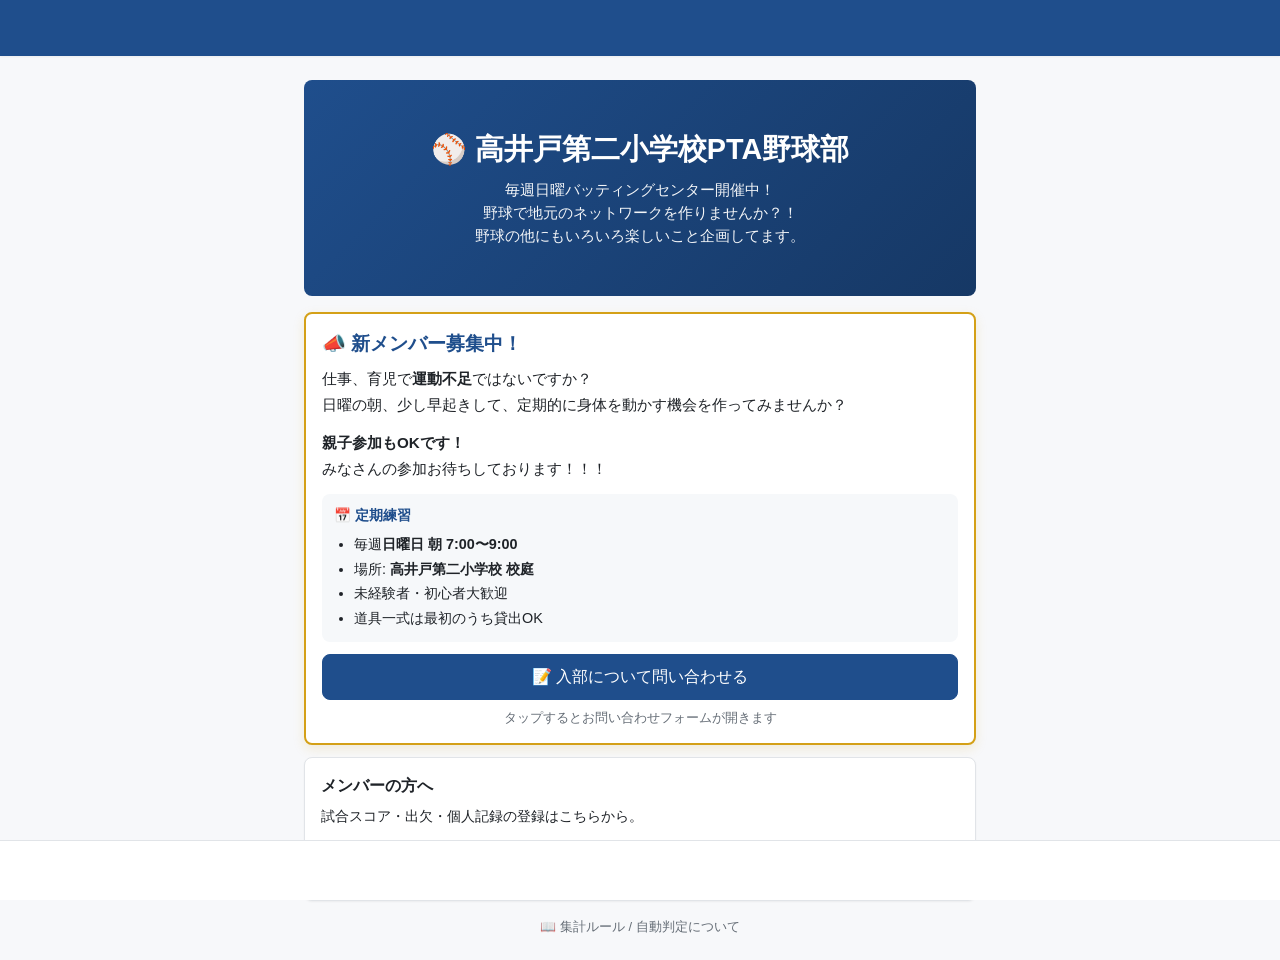
==== commit 42987817: "update(index): 入部問い合わせフォームのURLを更新 forms.gle/FPEGyrrjvwNx9zow6 → forms.gle/fDxmEqGJZS2rhysg8  Co-Auth" ====
--- a/index.html
+++ b/index.html
@@ -37,11 +37,11 @@
         </ul>
       </div>
 
-      <a class="btn btn-primary btn-block" id="contact-btn" href="#">
-        ✉️ 入部について問い合わせる
+      <a class="btn btn-primary btn-block" id="contact-btn" href="https://forms.gle/fDxmEqGJZS2rhysg8" target="_blank" rel="noopener">
+        📝 入部について問い合わせる
       </a>
       <p style="font-size:.8rem;color:var(--color-text-muted);margin:8px 0 0;text-align:center">
-        タップするとメールアプリが開きます
+        タップするとお問い合わせフォームが開きます
       </p>
     </div>
 
@@ -76,18 +76,6 @@
 
     renderHeader({ showLogout: false });
     renderNav('home');
-
-    const subject = encodeURIComponent('【入部問い合わせ】高井戸第二小学校PTA野球部');
-    const body = encodeURIComponent(
-      'お問い合わせありがとうございます。以下にご記入ください。\n\n' +
-      '・お名前: \n' +
-      '・お子様の学年（在籍/卒業）: \n' +
-      '・連絡可能な電話番号: \n' +
-      '・野球経験: \n' +
-      '・ひとこと: \n'
-    );
-    document.getElementById('contact-btn').href =
-      `mailto:${CONFIG.CONTACT_EMAIL}?subject=${subject}&body=${body}`;
 
     document.getElementById('member-login-btn').addEventListener('click', () => {
       showLoginModal({
